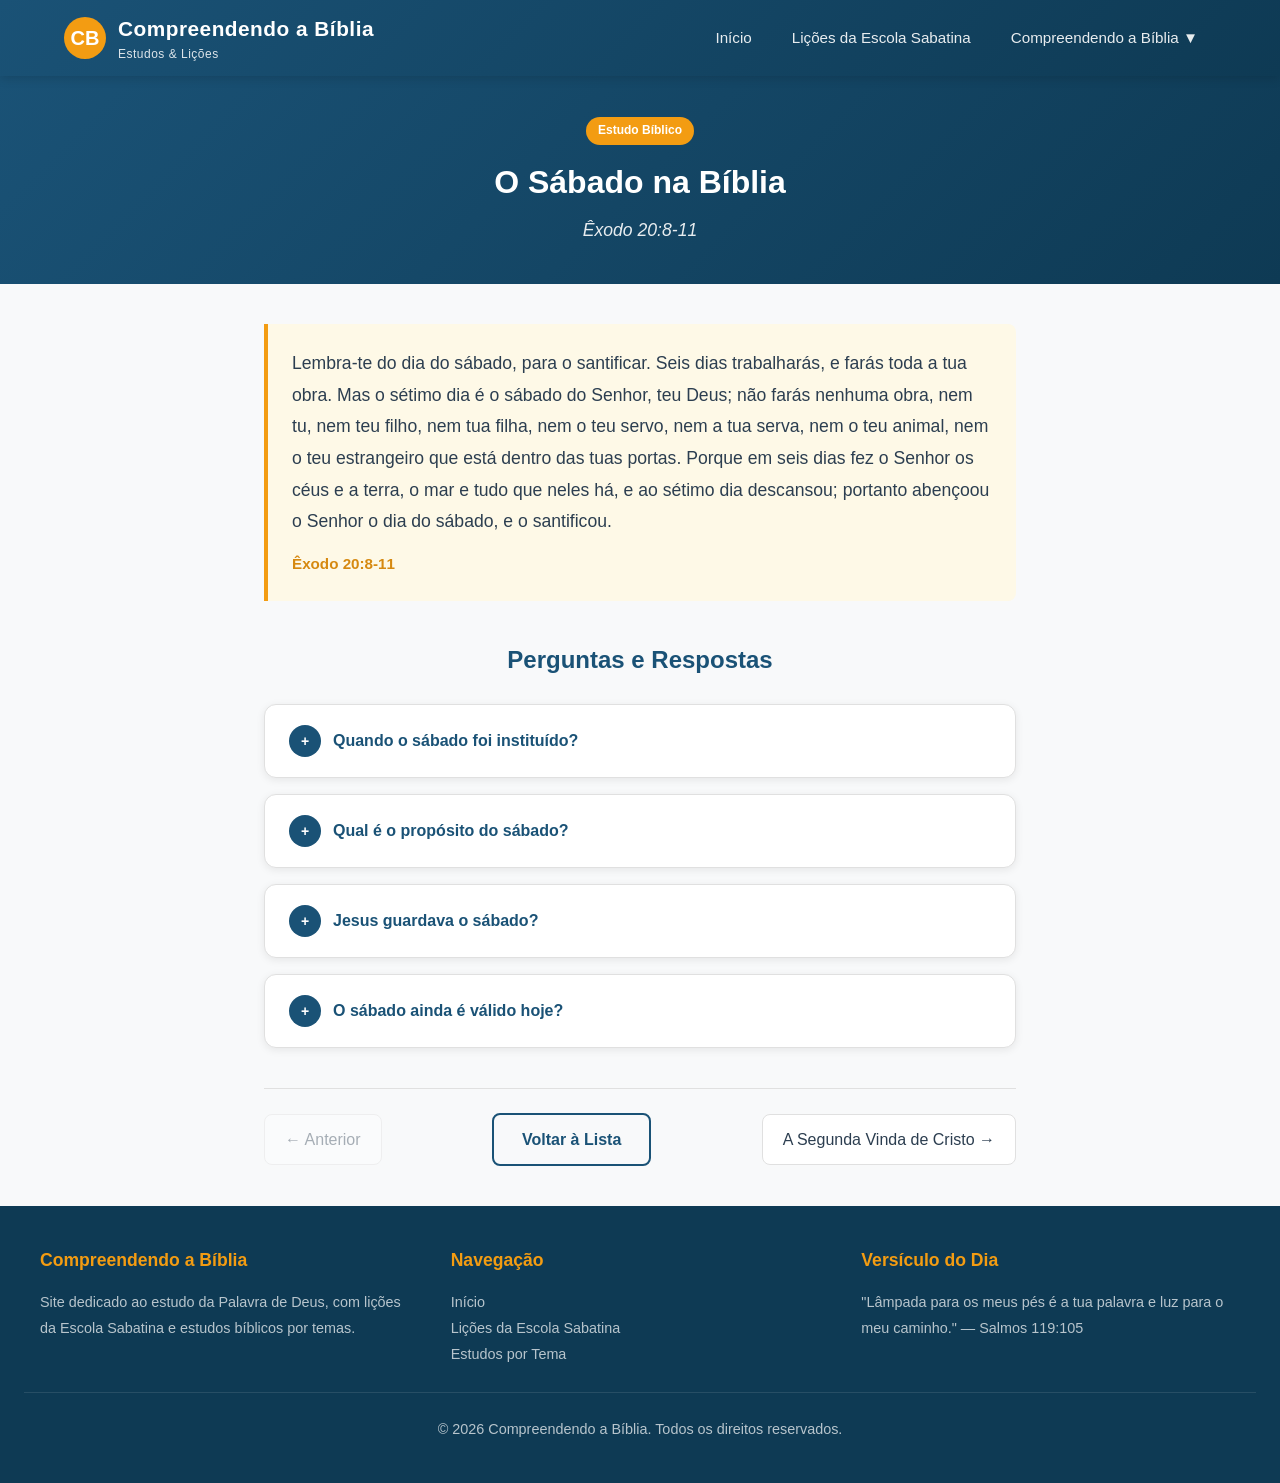
==== estudo-detalhe.html @ 9265e379 "Add files via upload" ====
<!DOCTYPE html>
<html lang="pt-BR">
<head>
  <meta charset="UTF-8">
  <meta name="viewport" content="width=device-width, initial-scale=1.0">
  <title>Estudo Bíblico — Compreendendo a Bíblia</title>
  <meta name="description" content="Estudo bíblico detalhado com perguntas e respostas para edificação espiritual.">
  <link rel="stylesheet" href="css/style.css">
  <link rel="icon" href="data:image/svg+xml,<svg xmlns='http://www.w3.org/2000/svg' viewBox='0 0 100 100'><text y='.9em' font-size='90'>📖</text></svg>">
</head>
<body>
  <header class="header">
    <div class="header-top">
      <a href="index.html" class="logo">
        <div class="logo-icon">CB</div>
        <div class="logo-text">
          Compreendendo a Bíblia
          <span>Estudos & Lições</span>
        </div>
      </a>
      <button class="nav-toggle" id="navToggle" aria-label="Menu">☰</button>
      <nav class="nav" id="nav">
        <a href="index.html">Início</a>
        <a href="licoes.html">Lições da Escola Sabatina</a>
        <div class="nav-dropdown">
          <a href="estudos.html" class="nav-dropdown-toggle">Compreendendo a Bíblia ▼</a>
          <div class="nav-dropdown-menu">
            <a href="tema-biblia.html">A Bíblia</a>
          </div>
        </div>
      </nav>
    </div>
  </header>

  <main id="app">
    <!-- Conteúdo renderizado via JavaScript -->
  </main>

  <footer class="footer">
    <div class="footer-content">
      <div>
        <h3>Compreendendo a Bíblia</h3>
        <p>Site dedicado ao estudo da Palavra de Deus, com lições da Escola Sabatina e estudos bíblicos por temas.</p>
      </div>
      <div>
        <h3>Navegação</h3>
        <p><a href="index.html">Início</a></p>
        <p><a href="licoes.html">Lições da Escola Sabatina</a></p>
        <p><a href="estudos.html">Estudos por Tema</a></p>
      </div>
      <div>
        <h3>Versículo do Dia</h3>
        <p>"Lâmpada para os meus pés é a tua palavra e luz para o meu caminho." — Salmos 119:105</p>
      </div>
    </div>
    <div class="footer-bottom">
      <p>&copy; 2026 Compreendendo a Bíblia. Todos os direitos reservados.</p>
    </div>
  </footer>

  <script src="js/data.js"></script>
  <script src="js/app.js"></script>
</body>
</html>
---- css/style.css ----
/* ============================================================
   ESTILOS DO SITE — Compreendendo a Bíblia
   ============================================================ */

:root {
  --primary: #1a5276;
  --primary-dark: #0e3a54;
  --primary-light: #2980b9;
  --secondary: #f39c12;
  --secondary-dark: #d68910;
  --accent: #27ae60;
  --text: #2c3e50;
  --text-light: #5d6d7e;
  --bg: #f8f9fa;
  --bg-card: #ffffff;
  --border: #e0e0e0;
  --shadow: 0 2px 8px rgba(0, 0, 0, 0.08);
  --shadow-hover: 0 4px 16px rgba(0, 0, 0, 0.12);
  --radius: 8px;
  --radius-lg: 12px;
  --transition: all 0.3s ease;
}

* {
  margin: 0;
  padding: 0;
  box-sizing: border-box;
}

html {
  scroll-behavior: smooth;
}

body {
  font-family: 'Segoe UI', Tahoma, Geneva, Verdana, sans-serif;
  background-color: var(--bg);
  color: var(--text);
  line-height: 1.6;
  min-height: 100vh;
  display: flex;
  flex-direction: column;
}

/* ============ HEADER ============ */
.header {
  background: linear-gradient(135deg, var(--primary) 0%, var(--primary-dark) 100%);
  color: white;
  padding: 0;
  position: sticky;
  top: 0;
  z-index: 1000;
  box-shadow: 0 2px 10px rgba(0, 0, 0, 0.15);
}

.header-top {
  display: flex;
  align-items: center;
  justify-content: space-between;
  padding: 12px 24px;
  max-width: 1200px;
  margin: 0 auto;
}

.logo {
  display: flex;
  align-items: center;
  gap: 12px;
  text-decoration: none;
  color: white;
}

.logo-icon {
  width: 42px;
  height: 42px;
  background: var(--secondary);
  border-radius: 50%;
  display: flex;
  align-items: center;
  justify-content: center;
  font-size: 20px;
  font-weight: bold;
}

.logo-text {
  font-size: 1.3rem;
  font-weight: 700;
  letter-spacing: 0.5px;
}

.logo-text span {
  display: block;
  font-size: 0.75rem;
  font-weight: 400;
  opacity: 0.85;
}

.nav-toggle {
  display: none;
  background: none;
  border: none;
  color: white;
  font-size: 1.5rem;
  cursor: pointer;
  padding: 8px;
}

.nav {
  display: flex;
  gap: 4px;
}

.nav a {
  color: rgba(255, 255, 255, 0.9);
  text-decoration: none;
  padding: 10px 18px;
  border-radius: var(--radius);
  font-weight: 500;
  font-size: 0.95rem;
  transition: var(--transition);
}

.nav a:hover,
.nav a.active {
  background: rgba(255, 255, 255, 0.15);
  color: white;
}

/* Dropdown Menu */
.nav-dropdown {
  position: relative;
}

.nav-dropdown-toggle {
  display: flex;
  align-items: center;
  gap: 4px;
}

.nav-dropdown-menu {
  display: none;
  position: absolute;
  top: 100%;
  left: 0;
  background: var(--primary-dark);
  min-width: 180px;
  border-radius: var(--radius);
  padding: 8px 0;
  box-shadow: 0 4px 12px rgba(0, 0, 0, 0.15);
  z-index: 1001;
}

.nav-dropdown:hover .nav-dropdown-menu {
  display: block;
}

.nav-dropdown-menu a {
  display: block;
  padding: 10px 20px;
  color: rgba(255, 255, 255, 0.9);
  text-decoration: none;
  transition: var(--transition);
}

.nav-dropdown-menu a:hover {
  background: rgba(255, 255, 255, 0.1);
  color: white;
}

/* ============ HERO ============ */
.hero {
  background: linear-gradient(135deg, var(--primary) 0%, var(--primary-dark) 100%);
  color: white;
  padding: 60px 24px 80px;
  text-align: center;
  position: relative;
  overflow: hidden;
}

.hero::before {
  content: '';
  position: absolute;
  top: -50%;
  left: -50%;
  width: 200%;
  height: 200%;
  background: radial-gradient(circle, rgba(255,255,255,0.05) 0%, transparent 60%);
  animation: pulse 8s ease-in-out infinite;
}

@keyframes pulse {
  0%, 100% { transform: scale(1); }
  50% { transform: scale(1.05); }
}

.hero-content {
  position: relative;
  z-index: 1;
  max-width: 800px;
  margin: 0 auto;
}

.hero h1 {
  font-size: 2.5rem;
  margin-bottom: 16px;
  font-weight: 700;
}

.hero p {
  font-size: 1.15rem;
  opacity: 0.9;
  margin-bottom: 32px;
}

.hero-cta {
  display: flex;
  gap: 16px;
  justify-content: center;
  flex-wrap: wrap;
}

/* ============ BOTÕES ============ */
.btn {
  display: inline-flex;
  align-items: center;
  gap: 8px;
  padding: 12px 28px;
  border-radius: var(--radius);
  font-size: 1rem;
  font-weight: 600;
  text-decoration: none;
  cursor: pointer;
  border: none;
  transition: var(--transition);
}

.btn-primary {
  background: var(--secondary);
  color: white;
}

.btn-primary:hover {
  background: var(--secondary-dark);
  transform: translateY(-2px);
  box-shadow: 0 4px 12px rgba(243, 156, 18, 0.4);
}

.btn-outline {
  background: transparent;
  color: white;
  border: 2px solid rgba(255, 255, 255, 0.6);
}

.btn-outline:hover {
  background: rgba(255, 255, 255, 0.1);
  border-color: white;
}

.btn-small {
  padding: 8px 16px;
  font-size: 0.875rem;
}

/* ============ CONTAINER ============ */
.container {
  max-width: 1200px;
  margin: 0 auto;
  padding: 0 24px;
  width: 100%;
}

.section {
  padding: 60px 0;
}

.section-title {
  text-align: center;
  margin-bottom: 40px;
}

.section-title h2 {
  font-size: 2rem;
  color: var(--primary);
  margin-bottom: 8px;
}

.section-title p {
  color: var(--text-light);
  font-size: 1.05rem;
}

/* ============ CARDS ============ */
.cards-grid {
  display: grid;
  grid-template-columns: repeat(auto-fill, minmax(320px, 1fr));
  gap: 24px;
}

.card {
  background: var(--bg-card);
  border-radius: var(--radius-lg);
  padding: 24px;
  box-shadow: var(--shadow);
  transition: var(--transition);
  border: 1px solid var(--border);
  display: flex;
  flex-direction: column;
}

.card:hover {
  transform: translateY(-4px);
  box-shadow: var(--shadow-hover);
}

.card-badge {
  display: inline-block;
  background: var(--primary);
  color: white;
  padding: 4px 12px;
  border-radius: 20px;
  font-size: 0.75rem;
  font-weight: 600;
  margin-bottom: 12px;
  width: fit-content;
}

.card-badge.secondary {
  background: var(--secondary);
}

.card-badge.accent {
  background: var(--accent);
}

.card h3 {
  font-size: 1.25rem;
  color: var(--primary);
  margin-bottom: 8px;
}

.card .versiculo {
  color: var(--secondary-dark);
  font-weight: 600;
  font-size: 0.9rem;
  margin-bottom: 12px;
}

.card p {
  color: var(--text-light);
  font-size: 0.95rem;
  flex-grow: 1;
  margin-bottom: 16px;
}

.card-footer {
  display: flex;
  justify-content: space-between;
  align-items: center;
  padding-top: 16px;
  border-top: 1px solid var(--border);
}

.card-date {
  font-size: 0.85rem;
  color: var(--text-light);
}

/* ============ LIÇÃO DA SEMANA ============ */
.licao-destaque {
  background: linear-gradient(135deg, var(--primary) 0%, var(--primary-dark) 100%);
  color: white;
  border-radius: var(--radius-lg);
  padding: 40px;
  margin-bottom: 40px;
  position: relative;
  overflow: hidden;
}

.licao-destaque::before {
  content: '"';
  position: absolute;
  top: -20px;
  right: 20px;
  font-size: 120px;
  opacity: 0.1;
  font-family: Georgia, serif;
}

.licao-destaque .badge {
  display: inline-block;
  background: var(--secondary);
  color: white;
  padding: 6px 16px;
  border-radius: 20px;
  font-size: 0.8rem;
  font-weight: 600;
  margin-bottom: 16px;
}

.licao-destaque h2 {
  font-size: 1.8rem;
  margin-bottom: 12px;
}

.licao-destaque .versiculo {
  font-size: 1.1rem;
  opacity: 0.9;
  margin-bottom: 16px;
  font-style: italic;
}

.licao-destaque p {
  opacity: 0.85;
  margin-bottom: 24px;
  max-width: 600px;
}

/* ============ BUSCA E FILTROS ============ */
.search-section {
  background: var(--bg-card);
  padding: 24px;
  border-radius: var(--radius-lg);
  box-shadow: var(--shadow);
  margin-bottom: 32px;
}

.search-box {
  display: flex;
  gap: 12px;
  margin-bottom: 20px;
}

.search-input {
  flex: 1;
  padding: 12px 16px;
  border: 2px solid var(--border);
  border-radius: var(--radius);
  font-size: 1rem;
  transition: var(--transition);
}

.search-input:focus {
  outline: none;
  border-color: var(--primary-light);
}

.filter-tags {
  display: flex;
  flex-wrap: wrap;
  gap: 8px;
}

.filter-tag {
  padding: 6px 16px;
  border: 1px solid var(--border);
  border-radius: 20px;
  background: white;
  cursor: pointer;
  font-size: 0.875rem;
  transition: var(--transition);
  color: var(--text);
}

.filter-tag:hover,
.filter-tag.active {
  background: var(--primary);
  color: white;
  border-color: var(--primary);
}

/* ============ PÁGINA DE DETALHE ============ */
.detalhe-header {
  background: linear-gradient(135deg, var(--primary) 0%, var(--primary-dark) 100%);
  color: white;
  padding: 40px 24px;
  text-align: center;
}

.detalhe-header h1 {
  font-size: 2rem;
  margin-bottom: 8px;
}

.detalhe-header .versiculo {
  font-size: 1.1rem;
  opacity: 0.9;
  font-style: italic;
}

.detalhe-content {
  max-width: 800px;
  margin: 0 auto;
  padding: 40px 24px;
}

.texto-biblico {
  background: #fef9e7;
  border-left: 4px solid var(--secondary);
  padding: 24px;
  border-radius: 0 var(--radius) var(--radius) 0;
  margin-bottom: 32px;
  font-size: 1.1rem;
  line-height: 1.8;
  color: var(--text);
}

.texto-biblico .ref {
  display: block;
  margin-top: 12px;
  font-weight: 600;
  color: var(--secondary-dark);
  font-size: 0.95rem;
}

/* ============ ABERTURA DA LIÇÃO ============ */
.abertura-licao {
  background: linear-gradient(135deg, #f8f9fa 0%, #e9ecef 100%);
  border-left: 4px solid var(--secondary);
  padding: 24px;
  border-radius: 0 var(--radius) var(--radius) 0;
  margin-bottom: 32px;
}

.abertura-versiculo {
  font-size: 1.1rem;
  font-style: italic;
  color: var(--text);
  margin-bottom: 16px;
  line-height: 1.8;
}

.abertura-periodo {
  font-size: 0.9rem;
  font-weight: 600;
  color: var(--secondary-dark);
  margin-bottom: 16px;
  text-transform: uppercase;
  letter-spacing: 0.5px;
}

.abertura-resumo {
  font-size: 1rem;
  color: var(--text);
  line-height: 1.8;
  margin-bottom: 16px;
}

.abertura-reflexao {
  font-size: 0.95rem;
  color: var(--text-light);
  line-height: 1.7;
  font-style: italic;
}

/* ============ PERGUNTAS E RESPOSTAS ============ */
.perguntas-section {
  margin-top: 40px;
}

.perguntas-section h2 {
  font-size: 1.5rem;
  color: var(--primary);
  margin-bottom: 24px;
  text-align: center;
}

.pergunta-card {
  background: var(--bg-card);
  border-radius: var(--radius-lg);
  margin-bottom: 16px;
  box-shadow: var(--shadow);
  overflow: hidden;
  border: 1px solid var(--border);
}

.pergunta-header {
  width: 100%;
  display: flex;
  align-items: center;
  gap: 12px;
  padding: 20px 24px;
  background: none;
  border: none;
  cursor: pointer;
  text-align: left;
  font-size: 1rem;
  font-weight: 600;
  color: var(--primary);
  transition: var(--transition);
}

.pergunta-header:hover {
  background: #f0f7ff;
}

.pergunta-header .icon {
  width: 32px;
  height: 32px;
  background: var(--primary);
  color: white;
  border-radius: 50%;
  display: flex;
  align-items: center;
  justify-content: center;
  font-size: 0.875rem;
  flex-shrink: 0;
  transition: var(--transition);
}

.pergunta-card.aberta .pergunta-header .icon {
  background: var(--secondary);
  transform: rotate(45deg);
}

.pergunta-body {
  max-height: 0;
  overflow: hidden;
  transition: max-height 0.3s ease;
}

.pergunta-card.aberta .pergunta-body {
  max-height: 500px;
}

.pergunta-body-inner {
  padding: 0 24px 20px 68px;
  color: var(--text-light);
  line-height: 1.7;
}

/* ============ NAVEGAÇÃO ENTRE LIÇÕES ============ */
.navegacao-licoes {
  display: flex;
  justify-content: space-between;
  align-items: center;
  margin-top: 40px;
  padding-top: 24px;
  border-top: 1px solid var(--border);
}

.nav-licao {
  display: flex;
  align-items: center;
  gap: 8px;
  padding: 12px 20px;
  background: var(--bg-card);
  border: 1px solid var(--border);
  border-radius: var(--radius);
  text-decoration: none;
  color: var(--text);
  font-weight: 500;
  transition: var(--transition);
}

.nav-licao:hover {
  background: var(--primary);
  color: white;
  border-color: var(--primary);
}

.nav-licao.disabled {
  opacity: 0.4;
  pointer-events: none;
}

/* ============ ESTATÍSTICAS ============ */
.stats {
  display: grid;
  grid-template-columns: repeat(auto-fit, minmax(200px, 1fr));
  gap: 24px;
  margin-bottom: 40px;
}

.stat-card {
  background: var(--bg-card);
  border-radius: var(--radius-lg);
  padding: 24px;
  text-align: center;
  box-shadow: var(--shadow);
  border: 1px solid var(--border);
  position: relative;
  transition: var(--transition);
}

.stat-card-link {
  cursor: pointer;
  text-decoration: none;
  color: inherit;
  display: block;
}

.stat-card-link:hover {
  transform: translateY(-4px);
  box-shadow: var(--shadow-hover);
  border-color: var(--primary);
}

.stat-card-link:hover .stat-number {
  color: var(--primary-light);
}

.stat-arrow {
  position: absolute;
  bottom: 16px;
  right: 16px;
  font-size: 0.9rem;
  color: var(--text-light);
  opacity: 0;
  transition: var(--transition);
}

.stat-card-link:hover .stat-arrow {
  opacity: 1;
  color: var(--primary);
}

.stat-number {
  font-size: 2.5rem;
  font-weight: 700;
  color: var(--primary);
}

.stat-label {
  color: var(--text-light);
  font-size: 0.9rem;
  margin-top: 4px;
}

/* ============ FOOTER ============ */
.footer {
  background: var(--primary-dark);
  color: white;
  padding: 40px 24px;
  margin-top: auto;
}

.footer-content {
  max-width: 1200px;
  margin: 0 auto;
  display: grid;
  grid-template-columns: repeat(auto-fit, minmax(250px, 1fr));
  gap: 32px;
}

.footer h3 {
  font-size: 1.1rem;
  margin-bottom: 16px;
  color: var(--secondary);
}

.footer p,
.footer a {
  color: rgba(255, 255, 255, 0.7);
  text-decoration: none;
  font-size: 0.9rem;
  line-height: 1.8;
}

.footer a:hover {
  color: white;
}

.footer-bottom {
  text-align: center;
  padding-top: 24px;
  margin-top: 24px;
  border-top: 1px solid rgba(255, 255, 255, 0.1);
  color: rgba(255, 255, 255, 0.5);
  font-size: 0.85rem;
}

/* ============ VAZIO ============ */
.empty-state {
  text-align: center;
  padding: 60px 24px;
  color: var(--text-light);
}

.empty-state .icon {
  font-size: 3rem;
  margin-bottom: 16px;
}

.empty-state h3 {
  font-size: 1.25rem;
  margin-bottom: 8px;
  color: var(--text);
}

/* ============ RESPONSIVO ============ */
@media (max-width: 768px) {
  .nav-toggle {
    display: block;
  }

  .nav {
    display: none;
    position: absolute;
    top: 100%;
    left: 0;
    right: 0;
    background: var(--primary-dark);
    flex-direction: column;
    padding: 16px;
    gap: 4px;
  }

  .nav.open {
    display: flex;
  }

  .nav a {
    padding: 12px 16px;
  }

  .hero h1 {
    font-size: 1.8rem;
  }

  .hero p {
    font-size: 1rem;
  }

  .section {
    padding: 40px 0;
  }

  .section-title h2 {
    font-size: 1.5rem;
  }

  .cards-grid {
    grid-template-columns: 1fr;
  }

  .licao-destaque {
    padding: 24px;
  }

  .licao-destaque h2 {
    font-size: 1.4rem;
  }

  .search-box {
    flex-direction: column;
  }

  .navegacao-licoes {
    flex-direction: column;
    gap: 12px;
  }

  .nav-licao {
    width: 100%;
    justify-content: center;
  }

  .pergunta-body-inner {
    padding-left: 24px;
  }
}

/* ============ ANIMAÇÕES ============ */
@keyframes fadeIn {
  from { opacity: 0; transform: translateY(10px); }
  to { opacity: 1; transform: translateY(0); }
}

.card {
  animation: fadeIn 0.4s ease forwards;
}

.card:nth-child(1) { animation-delay: 0.05s; }
.card:nth-child(2) { animation-delay: 0.1s; }
.card:nth-child(3) { animation-delay: 0.15s; }
.card:nth-child(4) { animation-delay: 0.2s; }
.card:nth-child(5) { animation-delay: 0.25s; }
.card:nth-child(6) { animation-delay: 0.3s; }

/* ============ PÁGINA DO PROFESSOR ============ */
.professor-header {
  background: linear-gradient(135deg, var(--primary) 0%, var(--primary-dark) 100%);
  color: white;
  padding: 60px 24px;
  text-align: center;
}

.professor-badge {
  display: inline-block;
  background: var(--secondary);
  color: white;
  padding: 6px 16px;
  border-radius: 20px;
  font-size: 0.8rem;
  font-weight: 600;
  margin-bottom: 16px;
}

.professor-header h1 {
  font-size: 2.2rem;
  margin-bottom: 12px;
}

.professor-subtitulo {
  font-size: 1.1rem;
  opacity: 0.9;
  margin-bottom: 16px;
}

.professor-licao {
  font-size: 0.95rem;
  opacity: 0.85;
}

.professor-objetivo {
  background: linear-gradient(135deg, #e8f6f3 0%, #d1f2eb 100%);
  border-left: 4px solid var(--accent);
  padding: 28px;
  border-radius: var(--radius);
  margin-bottom: 32px;
  box-shadow: var(--shadow);
  position: relative;
  overflow: hidden;
}

.professor-objetivo::after {
  content: "🎯";
  position: absolute;
  right: 20px;
  top: 50%;
  transform: translateY(-50%);
  font-size: 3rem;
  opacity: 0.15;
}

.professor-objetivo h3 {
  color: var(--accent);
  margin-bottom: 12px;
  font-size: 1.15rem;
}

.professor-objetivo p {
  position: relative;
  z-index: 1;
}

.professor-versiculo {
  background: linear-gradient(135deg, #fef9e7 0%, #fdebd0 100%);
  border-left: 4px solid var(--secondary);
  padding: 28px;
  border-radius: var(--radius);
  margin-bottom: 32px;
  box-shadow: var(--shadow);
  position: relative;
  overflow: hidden;
}

.professor-versiculo::after {
  content: "📖";
  position: absolute;
  right: 20px;
  top: 50%;
  transform: translateY(-50%);
  font-size: 3rem;
  opacity: 0.15;
}

.professor-versiculo h3 {
  color: var(--secondary-dark);
  margin-bottom: 12px;
  font-size: 1.15rem;
}

.professor-versiculo p {
  font-size: 1.1rem;
  font-style: italic;
  line-height: 1.8;
  position: relative;
  z-index: 1;
}

.professor-orientacoes {
  background: var(--bg-card);
  border-radius: var(--radius-lg);
  padding: 28px;
  box-shadow: var(--shadow);
  margin-bottom: 32px;
  border: 1px solid var(--border);
  position: relative;
  overflow: hidden;
}

.professor-orientacoes::before {
  content: "";
  position: absolute;
  top: 0;
  left: 0;
  width: 100%;
  height: 4px;
  background: linear-gradient(90deg, var(--accent), var(--primary-light), var(--primary));
}

.professor-orientacoes h3 {
  color: var(--primary);
  margin-bottom: 20px;
  font-size: 1.15rem;
  display: flex;
  align-items: center;
  gap: 8px;
}

.professor-orientacoes h3::before {
  content: "🎯";
}

.professor-orientacoes ul {
  list-style: none;
  padding-left: 0;
  display: grid;
  gap: 12px;
}

.professor-orientacoes li {
  padding: 14px 16px;
  background: #f0fdf4;
  border-radius: var(--radius);
  border-left: 3px solid var(--accent);
  line-height: 1.7;
  color: var(--text);
  transition: var(--transition);
}

.professor-orientacoes li:hover {
  background: #dcfce7;
  transform: translateX(4px);
}

.professor-orientacoes li::before {
  content: "✓";
  color: var(--accent);
  font-weight: bold;
  margin-right: 10px;
}

.professor-slides {
  margin-bottom: 32px;
}

.professor-slides h3 {
  color: var(--primary);
  margin-bottom: 24px;
  font-size: 1.3rem;
  text-align: center;
}

.slide-card {
  background: var(--bg-card);
  border-radius: var(--radius-lg);
  padding: 0;
  box-shadow: var(--shadow);
  margin-bottom: 24px;
  border: 1px solid var(--border);
  overflow: hidden;
  transition: var(--transition);
}

.slide-card:hover {
  box-shadow: var(--shadow-hover);
  transform: translateY(-2px);
}

.slide-header {
  display: flex;
  align-items: center;
  gap: 16px;
  padding: 20px 24px;
  background: linear-gradient(135deg, var(--primary) 0%, var(--primary-dark) 100%);
  color: white;
}

.slide-number {
  width: 44px;
  height: 44px;
  background: var(--secondary);
  color: white;
  border-radius: 12px;
  display: flex;
  align-items: center;
  justify-content: center;
  font-weight: 700;
  font-size: 1.2rem;
  flex-shrink: 0;
  box-shadow: 0 2px 8px rgba(0, 0, 0, 0.2);
}

.slide-header h4 {
  color: white;
  font-size: 1.15rem;
  font-weight: 600;
}

.slide-topicos {
  list-style: none;
  padding: 20px 24px;
  display: grid;
  gap: 12px;
}

.slide-topicos li {
  padding: 12px 16px;
  padding-left: 40px;
  position: relative;
  line-height: 1.6;
  color: var(--text);
  background: #f8f9fa;
  border-radius: var(--radius);
  border-left: 3px solid var(--primary-light);
  transition: var(--transition);
}

.slide-topicos li:hover {
  background: #e8f4fd;
  border-left-color: var(--secondary);
}

.slide-topicos li::before {
  content: "▸";
  color: var(--secondary);
  font-weight: bold;
  position: absolute;
  left: 16px;
  top: 12px;
}

.slide-nota {
  background: linear-gradient(135deg, #fff3cd 0%, #ffeaa7 100%);
  border-left: 4px solid var(--secondary);
  padding: 16px 20px;
  margin: 0 24px 24px;
  border-radius: var(--radius);
  font-size: 0.95rem;
  color: var(--text);
  position: relative;
}

.slide-nota::before {
  content: "💡";
  position: absolute;
  top: -10px;
  left: 16px;
  font-size: 1.2rem;
}

.professor-aprofundamento {
  margin-bottom: 32px;
}

.professor-aprofundamento h3 {
  color: var(--primary);
  margin-bottom: 24px;
  font-size: 1.3rem;
  text-align: center;
}

.aprofundamento-card {
  background: var(--bg-card);
  border-radius: var(--radius-lg);
  padding: 28px;
  box-shadow: var(--shadow);
  margin-bottom: 20px;
  border: 1px solid var(--border);
  border-left: 4px solid var(--primary-light);
  position: relative;
  overflow: hidden;
  transition: var(--transition);
}

.aprofundamento-card::before {
  content: "";
  position: absolute;
  top: 0;
  right: 0;
  width: 120px;
  height: 120px;
  background: radial-gradient(circle, rgba(26, 82, 118, 0.05) 0%, transparent 70%);
  border-radius: 50%;
  transform: translate(40%, -40%);
}

.aprofundamento-card:hover {
  box-shadow: var(--shadow-hover);
  transform: translateY(-2px);
}

.aprofundamento-card h4 {
  color: var(--primary);
  margin-bottom: 16px;
  font-size: 1.15rem;
  display: flex;
  align-items: center;
  gap: 8px;
}

.aprofundamento-card h4::before {
  content: "📖";
  font-size: 1.2rem;
}

.aprofundamento-card p {
  color: var(--text-light);
  line-height: 1.8;
  position: relative;
  z-index: 1;
}

@media (max-width: 768px) {
  .professor-header {
    padding: 40px 16px;
  }

  .professor-header h1 {
    font-size: 1.5rem;
  }

  .professor-subtitulo {
    font-size: 0.95rem;
  }

  .professor-licao {
    font-size: 0.85rem;
  }

  .professor-objetivo,
  .professor-versiculo,
  .professor-orientacoes,
  .slide-card,
  .aprofundamento-card {
    padding: 20px;
  }

  .professor-objetivo::after,
  .professor-versiculo::after {
    font-size: 2rem;
    right: 10px;
  }

  .slide-header {
    flex-direction: column;
    align-items: flex-start;
    gap: 12px;
    padding: 16px 20px;
  }

  .slide-number {
    width: 36px;
    height: 36px;
    font-size: 1rem;
  }

  .slide-header h4 {
    font-size: 1rem;
  }

  .slide-topicos {
    padding: 16px 20px;
    gap: 10px;
  }

  .slide-topicos li {
    padding: 10px 12px;
    padding-left: 32px;
    font-size: 0.9rem;
  }

  .slide-topicos li::before {
    left: 12px;
    top: 10px;
  }

  .slide-nota {
    margin: 0 20px 20px;
    padding: 12px 16px;
    font-size: 0.85rem;
  }

  .professor-orientacoes li {
    padding: 12px;
    font-size: 0.9rem;
  }

  .aprofundamento-card h4 {
    font-size: 1rem;
  }

  .aprofundamento-card p {
    font-size: 0.9rem;
  }

  .navegacao-licoes {
    flex-direction: column;
    gap: 12px;
  }

  .nav-licao {
    width: 100%;
    justify-content: center;
  }
}

@media (max-width: 480px) {
  .professor-header h1 {
    font-size: 1.3rem;
  }

  .slide-topicos li {
    font-size: 0.85rem;
  }

  .btn {
    padding: 10px 20px;
    font-size: 0.9rem;
  }
}
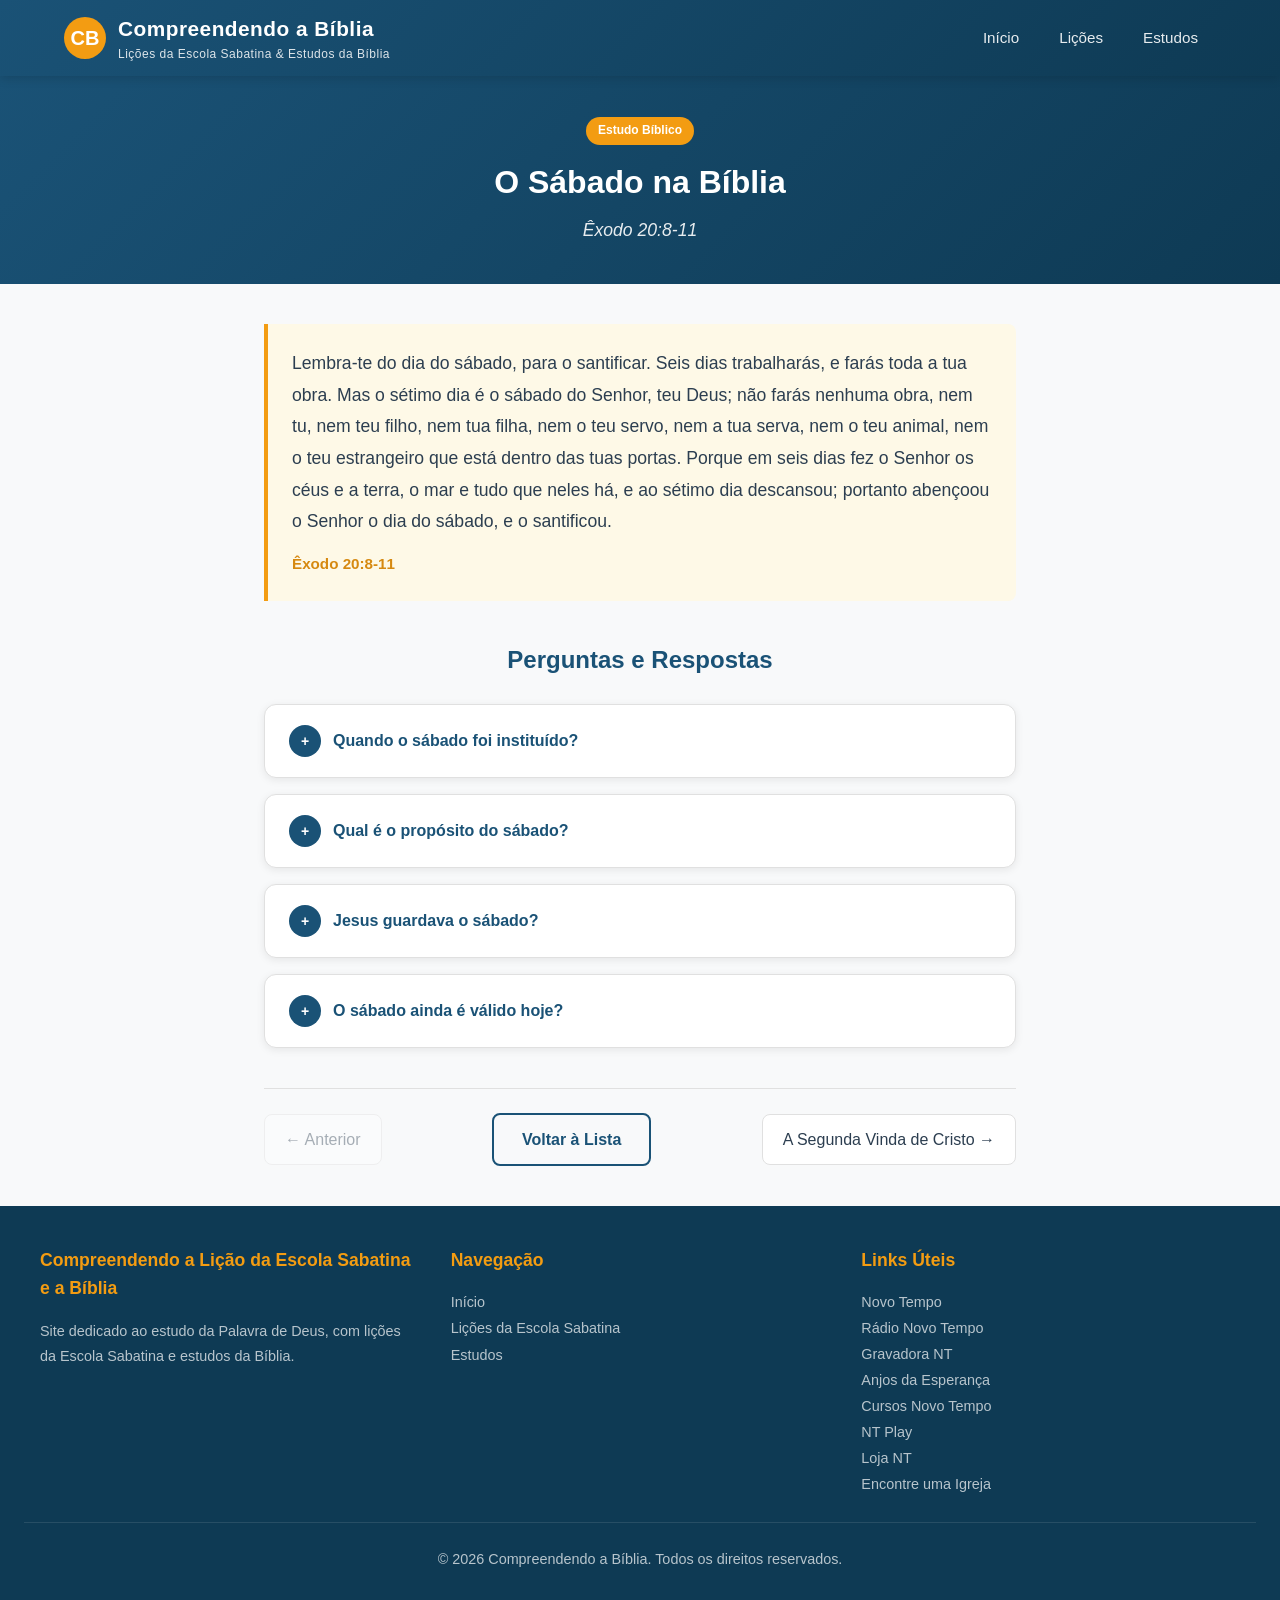
==== commit 76541fb8: "Add files via upload" ====
--- a/estudo-detalhe.html
+++ b/estudo-detalhe.html
@@ -3,7 +3,7 @@
 <head>
   <meta charset="UTF-8">
   <meta name="viewport" content="width=device-width, initial-scale=1.0">
-  <title>Estudo Bíblico — Compreendendo a Bíblia</title>
+  <title>Estudo Bíblico — Compreendendo a Lição da Escola Sabatina e a Bíblia</title>
   <meta name="description" content="Estudo bíblico detalhado com perguntas e respostas para edificação espiritual.">
   <link rel="stylesheet" href="css/style.css">
   <link rel="icon" href="data:image/svg+xml,<svg xmlns='http://www.w3.org/2000/svg' viewBox='0 0 100 100'><text y='.9em' font-size='90'>📖</text></svg>">
@@ -15,19 +15,14 @@
         <div class="logo-icon">CB</div>
         <div class="logo-text">
           Compreendendo a Bíblia
-          <span>Estudos & Lições</span>
+          <span>Lições da Escola Sabatina & Estudos da Bíblia</span>
         </div>
       </a>
       <button class="nav-toggle" id="navToggle" aria-label="Menu">☰</button>
       <nav class="nav" id="nav">
         <a href="index.html">Início</a>
-        <a href="licoes.html">Lições da Escola Sabatina</a>
-        <div class="nav-dropdown">
-          <a href="estudos.html" class="nav-dropdown-toggle">Compreendendo a Bíblia ▼</a>
-          <div class="nav-dropdown-menu">
-            <a href="tema-biblia.html">A Bíblia</a>
-          </div>
-        </div>
+        <a href="licoes.html">Lições</a>
+        <a href="tema-biblia.html">Estudos</a>
       </nav>
     </div>
   </header>
@@ -39,18 +34,25 @@
   <footer class="footer">
     <div class="footer-content">
       <div>
-        <h3>Compreendendo a Bíblia</h3>
-        <p>Site dedicado ao estudo da Palavra de Deus, com lições da Escola Sabatina e estudos bíblicos por temas.</p>
+        <h3>Compreendendo a Lição da Escola Sabatina e a Bíblia</h3>
+        <p>Site dedicado ao estudo da Palavra de Deus, com lições da Escola Sabatina e estudos da Bíblia.</p>
       </div>
       <div>
         <h3>Navegação</h3>
         <p><a href="index.html">Início</a></p>
         <p><a href="licoes.html">Lições da Escola Sabatina</a></p>
-        <p><a href="estudos.html">Estudos por Tema</a></p>
+        <a href="tema-biblia.html">Estudos</a>
       </div>
       <div>
-        <h3>Versículo do Dia</h3>
-        <p>"Lâmpada para os meus pés é a tua palavra e luz para o meu caminho." — Salmos 119:105</p>
+        <h3>Links Úteis</h3>
+        <p><a href="https://www.novotempo.com/" target="_blank" rel="noopener">Novo Tempo</a></p>
+        <p><a href="https://www.novotempo.com/radio/" target="_blank" rel="noopener">Rádio Novo Tempo</a></p>
+        <p><a href="https://www.youtube.com/@GravadoraNT" target="_blank" rel="noopener">Gravadora NT</a></p>
+        <p><a href="https://www.anjosdaesperanca.com/" target="_blank" rel="noopener">Anjos da Esperança</a></p>
+        <p><a href="https://novotempocursos.com/pt/" target="_blank" rel="noopener">Cursos Novo Tempo</a></p>
+        <p><a href="https://www.ntplay.com/home/index.html" target="_blank" rel="noopener">NT Play</a></p>
+        <p><a href="https://loja.novotempo.com/" target="_blank" rel="noopener">Loja NT</a></p>
+        <p><a href="https://igrejas.adventistas.org/" target="_blank" rel="noopener">Encontre uma Igreja</a></p>
       </div>
     </div>
     <div class="footer-bottom">
@@ -59,6 +61,8 @@
   </footer>
 
   <script src="js/data.js"></script>
+  <script src="js/data-loader.js"></script>
   <script src="js/app.js"></script>
+
 </body>
 </html>
